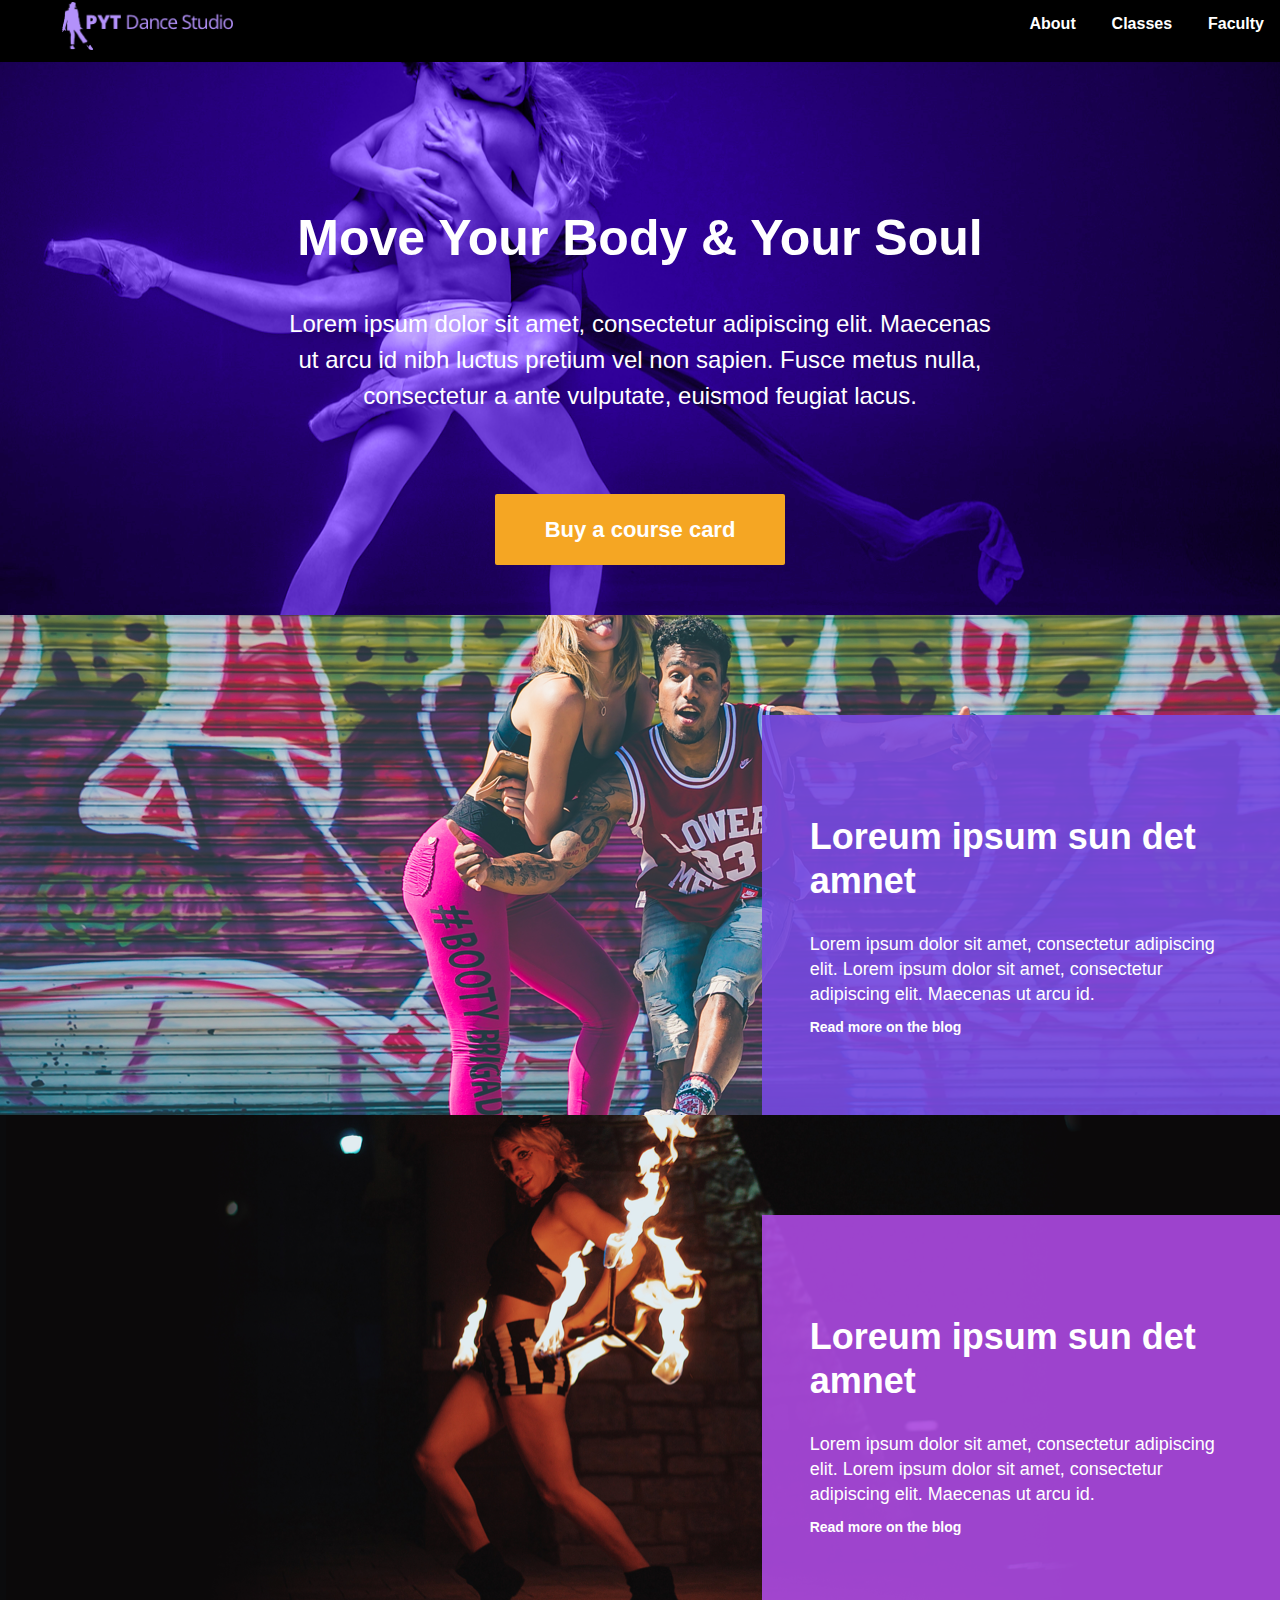
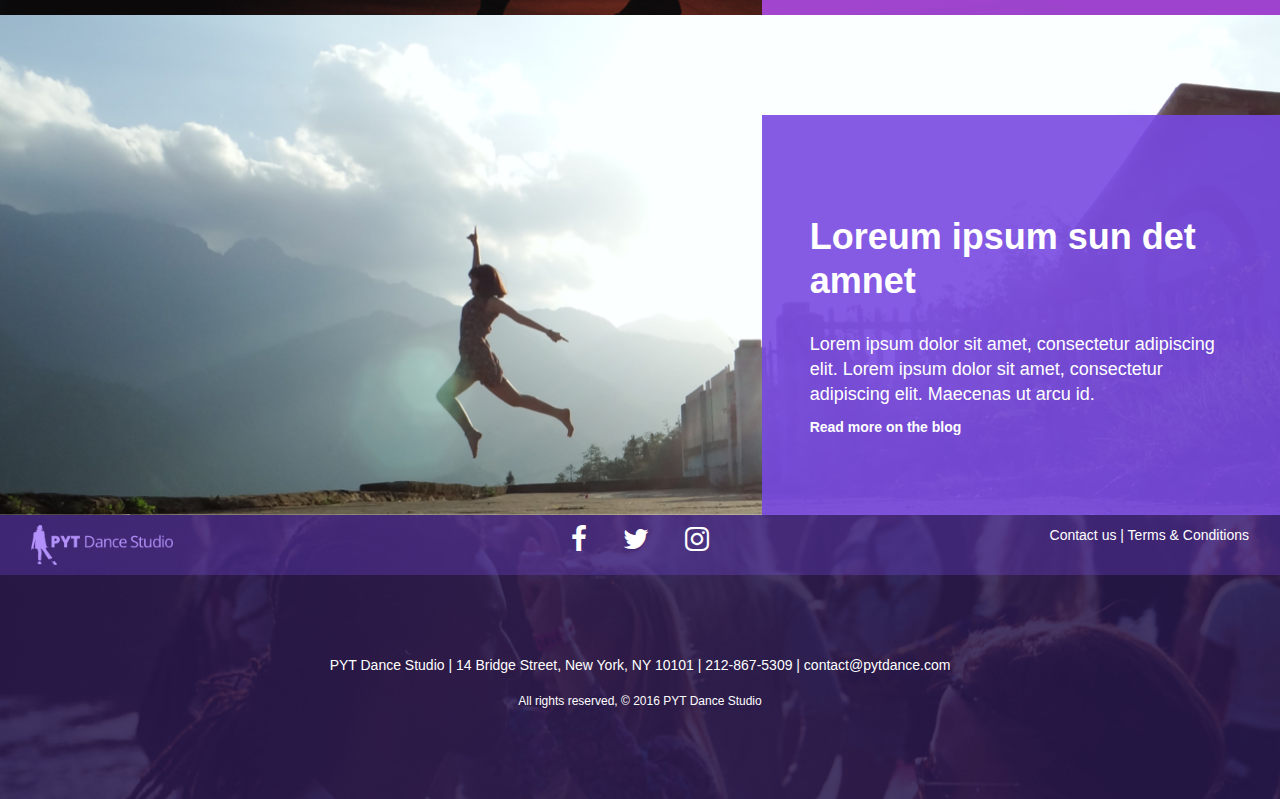
==== index.html @ 081f0d4a "changed home to index.html file" ====
<!DOCTYPE html>
<html>
  <head>
    <link rel="stylesheet" href="https://maxcdn.bootstrapcdn.com/bootstrap/3.3.7/css/bootstrap.min.css" integrity="sha384-BVYiiSIFeK1dGmJRAkycuHAHRg32OmUcww7on3RYdg4Va+PmSTsz/K68vbdEjh4u" crossorigin="anonymous">
    <link href="./resources/style.css" type="text/css" rel="stylesheet">
    <link href="./resources/font-awesome/css/font-awesome.min.css" rel="stylesheet">
    <meta charset="utf-8">
    <title> PYT Dance Studio </title>
  </head>
  <body>
     <header>
       <div class="dance-navtop">
         <div class="dance-logo">
           <img src="./resources/pyt_dance_studio_resources/logo-color.png">
         </div>
         <nav>
           <ul class="navigation">
             <li><a href="#">About</a></li>
             <li><a href="#">Classes</a></li>
             <li><a href="#">Faculty</a></li>
           </ul>
         </nav>
       </div>
     </header>
     <section>
       <div class="container-fluid">
         <div class="row">
           <div class="dancers">
             <div>
               <h1> Move your body & your soul</h1>
             </div>
             <div>
               <p>Lorem ipsum dolor sit amet, consectetur adipiscing elit. Maecenas ut arcu id nibh luctus pretium vel non sapien. Fusce metus nulla, consectetur a ante vulputate, euismod feugiat lacus. </p>
             </div>
             <div class="card-button">
               <div class="btn btn-primary">
                 <a href="#"> Buy a course card </a>
               </div>
             </div>
           </div>
         </div>
       </div>
     </section>
     <section>
       <div class="graffiti">
         <div class="container-fluid">
           <div class="row">
             <div class="col-md-5 col-md-offset-7">
               <div class="purple box">
                 <h2> Loreum ipsum sun det amnet </h2>
                 <p>Lorem ipsum dolor sit amet, consectetur adipiscing elit. Lorem ipsum dolor sit amet, consectetur adipiscing elit. Maecenas ut arcu id.</p>
                 <a href="#">Read more on the blog</a>
               </div>
             </div>
           </div>
         </div>
       </div>
     </section>
     <section>
       <div class="fire">
         <div class="container-fluid">
           <div class="row">
             <div class="col-md-5 col-md-offset-7">
               <div class="pink box">
                 <h2> Loreum ipsum sun det amnet </h2>
                 <p>Lorem ipsum dolor sit amet, consectetur adipiscing elit. Lorem ipsum dolor sit amet, consectetur adipiscing elit. Maecenas ut arcu id.</p>
                 <a href="#">Read more on the blog</a>
               </div>
             </div>
           </div>
         </div>
       </div>
     </section>
     <section>
       <div class="jump">
         <div class="container-fluid">
           <div class="row">
             <div class="col-md-5 col-md-offset-7">
               <div class="purple box">
                 <h2> Loreum ipsum sun det amnet </h2>
                 <p>Lorem ipsum dolor sit amet, consectetur adipiscing elit. Lorem ipsum dolor sit amet, consectetur adipiscing elit. Maecenas ut arcu id.</p>
                 <a href="#">Read more on the blog</a>
               </div>
             </div>
           </div>
         </div>
       </div>
     </section>
        <div class="contact-us">
          <div class="opac-div">
            <div class="container-fluid">
              <div class-"row">
                <div class="col-md-4">
                  <div class="bottom-logo hidden-sm hidden-xs">
                    <img src="./resources/pyt_dance_studio_resources/logo-color.png">
                  </div>
                </div>
              </div>
              <div class="col-md-4">
                <div class="social-media">
                  <a href="#"><i class="fa fa-facebook fa-2x fa-sm-1x"aria-hidden="true"></i></a>
                  <a href="#"><i class="fa fa-twitter fa-2x" aria-hidden="true"></i></a>
                  <a href="#"><i class="fa fa-instagram fa-2x" aria-hidden="true"></i></a>
                </div>
              </div>
              <div class="col-md-4">
                <div class="contact-terms pull-right hidden-sm hidden-xs">
                  <a href="#">Contact us |</a>
                  <a href="#"> Terms & Conditions </a>
                </div>
              </div>
            </div>
          </div>
          <div class="container-fluid">
            <div class="home-page">
              <address>
                PYT Dance Studio | 14 Bridge Street, New York, NY 10101 | 212-867-5309 | contact@pytdance.com
              </address>
              <div class="copyright">
                <h6> All rights reserved, &copy; 2016 PYT Dance Studio</h6>
              </div>
            </div>
          </div>
        </div>
  </body>
</html>
---- resources/style.css ----
/* Global */

html{
  font-family: 'Open Sans', sans-serif;
  font-family: 'Roboto', sans-serif;
  font-size: 16px;
}

.box{
  min-width: 25rem;
  max-height: 20rem;
  top: 6.25rem;
  padding-bottom: 5rem;
  color: rgb(255,255,255);
  position: absolute;
}

.box h2{
  font-family: 'Open Sans', sans-serif;
  font-size: 2.25rem;
  font-weight: bold;
  line-height: 1.2;
  padding: 5rem 3rem 0;
}

.box p{
  font-family: 'Open Sans', sans-serif;
  font-size: 1.125rem;
  line-height: 1.4;
  padding: 1.25rem 3rem 0;
}

.box a{
  font-family: 'Open Sans', sans-serif;
  font-weight: bold;
  padding: 1.25rem 3rem;
  color: rgb(255,255,255);
  text-decoration: none;
}


@import url('https://fonts.googleapis.com/css?family=Open+Sans:400,700|Roboto:400,700');

/*************************************************************************************************************************/




/* Header Section */

.dance-logo img{
  padding-top: 0.1rem;
  padding-left: 3.875rem;
  height: 3.125rem;
}


.navigation li a{
  font-family: 'Open Sans', sans-serif;
  font-size: 1rem;
  font-weight: bold;
  color: rgb(255,255,255);
}

.dance-navtop{
  display: flex;
  justify-content: space-between;
  align-items: baseline;
  background-color: black;
  height: 3.875rem;
}

.navigation li{
  display: inline;
  padding: 1rem;
}


/******************************************************************************************************************/


/* Main Dancers Seciton */

.dancers{
  background-image: url('./pyt_dance_studio_resources/dancers-photo.png');
  background-position: center;
  background-size: cover;
  background-repeat: no-repeat;
  text-align: center;
  color: rgb(255,255,255);
}


.dancers h1{
  font-family: 'Roboto', sans-serif;
  font-size: 3.125rem;
  font-weight:  bold;
  line-height: 1;
  padding-top: 9.4375rem;
  padding-bottom: 2.6875rem;
  text-transform: capitalize;
  text-align: center;
  max-width: 45rem;
  margin: 0 auto;
}

.dancers p{
  padding-bottom: 5rem;
  font-size: 1.5rem;
  line-height: 1.5;
  text-align: center;
  max-width: 45rem;
  margin: 0 auto;
}

.dancers .card-button{
  padding-bottom: 3.125rem;
}


.dancers .btn{
  border-radius: 2px;
  border: none;
  background-color: rgb(245,166,35);
  font-family: 'Open Sans', sans-serif;
  font-size: 1.375rem;
  font-weight: bold;
  padding: 1.25rem 3.125rem;
}

.dancers .btn a{
  color: rgb(255,255,255);
  text-decoration: none;
}

/**********************************************************************************************************/

/* Main Graffiti Section */


.graffiti{
  background-image: url('./pyt_dance_studio_resources/graffiti-photo.png');
  background-position: center;
  background-repeat: no-repeat;
  background-size: cover;
  height: 31.25rem;
}


.purple{
  background-color: rgba(120, 73, 225, 0.9);
  max-height: 25rem;
}

.col-md-4, .col-md-offset-8{
  padding: 0;
}


/**********************************************************************************************************/


/* Main Fire Section */


.fire{
  background-image: url('./pyt_dance_studio_resources/fire-photo.png');
  background-position: center;
  background-size: cover;
  background-repeat: no-repeat;
  height: 31.25rem;
}

.pink{
  background-color: rgba(173, 74, 226, 0.9);
  max-height: 25rem;
}






/*********************************************************************************************************/


/* Main Jump Section */

.jump{
  background-image: url('./pyt_dance_studio_resources/jump-photo.png');
  background-position: center;
  background-size: cover;
  background-repeat: no-repeat;
  height: 31.25rem;
}



/***********************************************************************************************************/

/* Footer/Contact Section */

.contact-us{
background-image: url('./pyt_dance_studio_resources/party-photo.png');
background-position: center;
background-size: cover;
background-repeat: no-repeat;
padding-bottom: 5rem;
}

.opac-div{
  background-color: rgba(120, 73, 225, 0.3);
  padding: 0 1rem;
}

.social-media{
  text-align: center;
}

.social-media i{
  padding: 0 1rem;
  color: rgb(255,255,255);
}

.studio-info{
  height: 15rem;
}

.home-page{
  color: rgb(255,255,255);
  padding-top: 5rem;
  text-align: center;
  font-size: .876rem;
}

.copyright{
  color: rgb(255,255,255);
  text-align: center;
  font-size: .876rem;
}

.bottom-logo img{
  height: 2.5rem;
}

.bottom-logo, .social-media, .contact-terms{
  padding-top: 0.625rem;
  padding-bottom: 0.625rem;
  vertical-align: middle;
}

.contact-terms a{
  color: rgb(255,255,255);
  text-decoration: none;
}


/**********************************************************************************************************************/

/* Media Queries */

@media only screen and (max-width: 991px) {

  .box h2{
    font-size: 1.875rem;
    line-height: 1.4;
    padding: 1.875rem 0 0 1.875rem;
  }

  .box p{
    font-size: 1rem;
    line-height: 1.5;
    padding: 0.625rem 3.4375rem 0 1.875rem;
  }

  .box a{
    padding: 0.625rem 0 1.875rem 1.875rem;
  }

  .box{
    top: 17.5rem;
    padding-bottom: 1.875rem;
  }

  .social-media i{
    font-size: 1rem;
  }

  .home-page{
    padding-top: 1.875rem;
    padding-bottom: 1.875rem;
    text-align: center;
    font-size: 0.625rem;
    letter-spacing: 0.5px
  }

  .contact-us{
  padding-bottom: 0;
  }

  .dancers h1{
    max-width: 31.25rem;
  }

  .dancers p{
    max-width: 31.25rem;
  }


    @media only screen and (max-width: 613px) {

      .dance-logo img{
        padding-top: 0.3rem;
        padding-left: 0.625rem;
        max-height: 2rem;
      }


      .navigation li a{
        font-size: 0.75rem;
      }

      .dance-navtop{
        max-height: 2.5rem;
      }

      .navigation li{
        padding: .5rem;
      }
    }
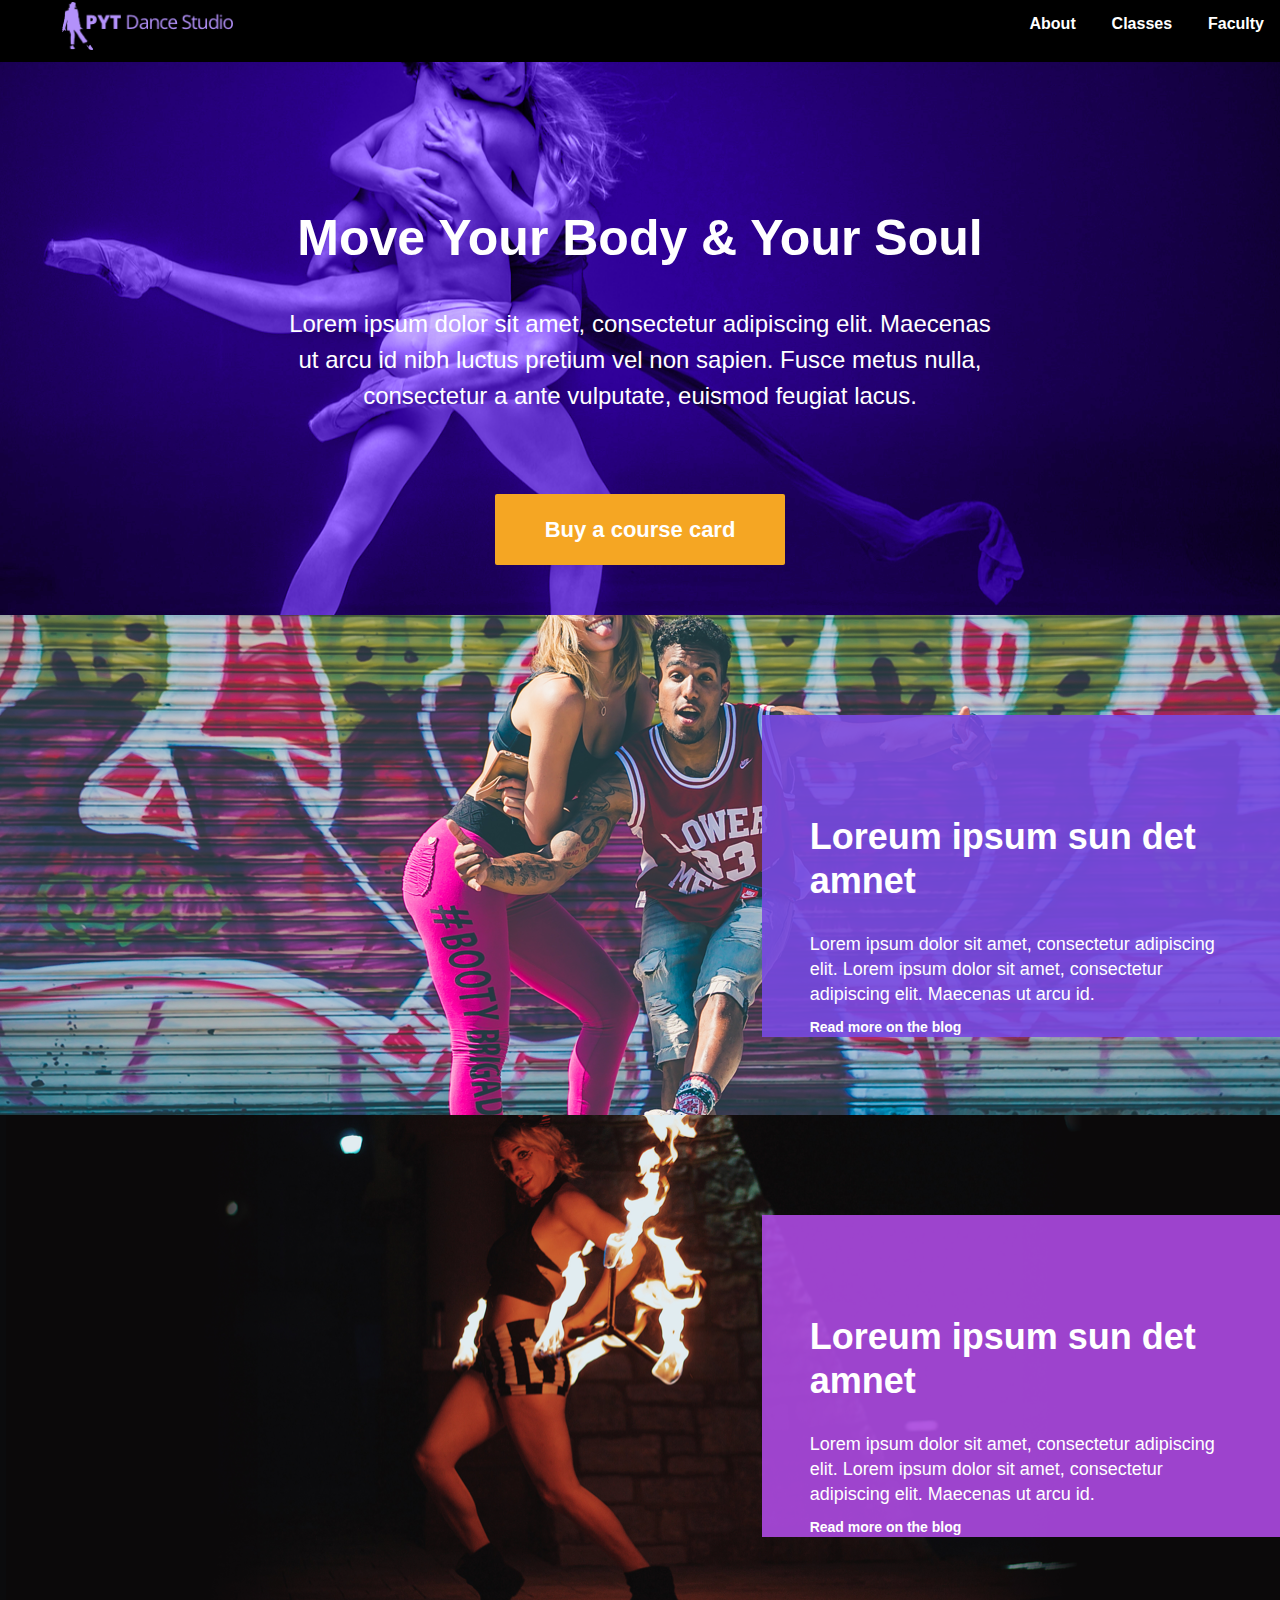
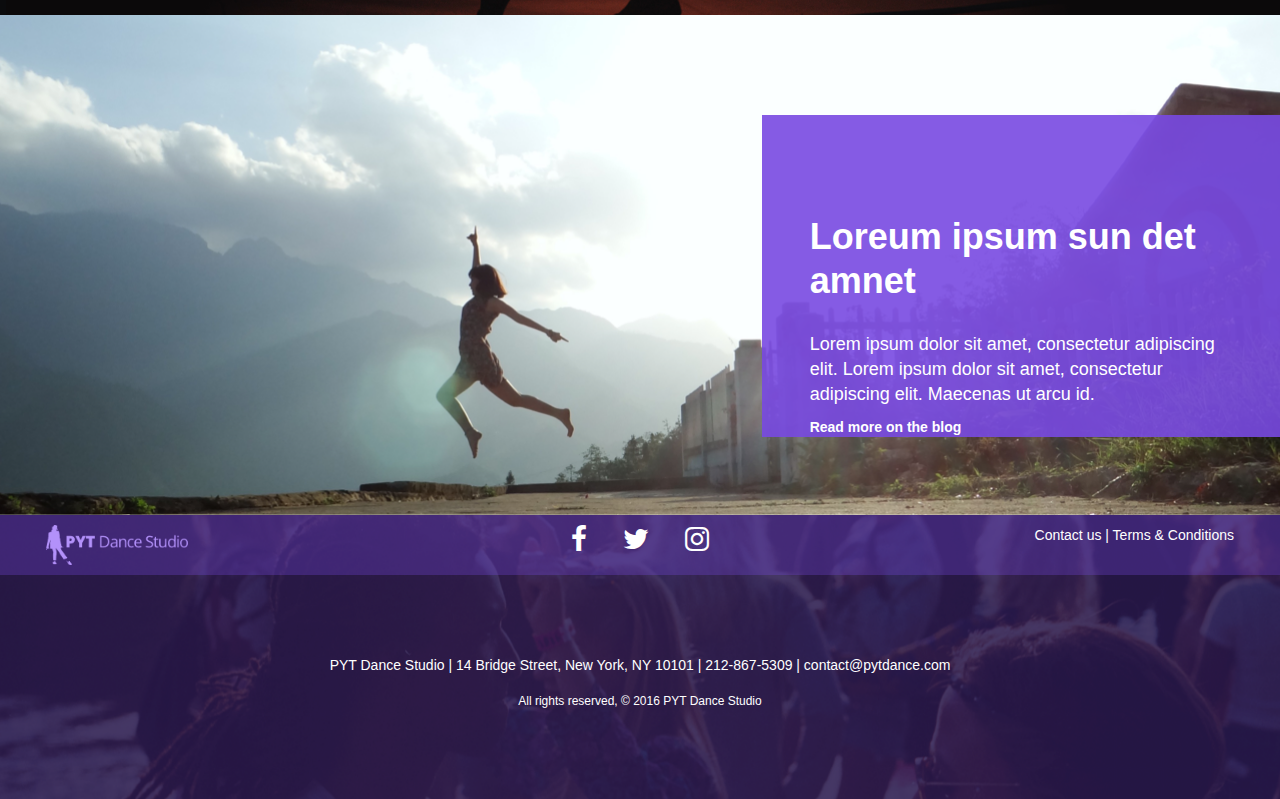
==== commit ba8bca40: "fix content boxes to fill 100% of screen" ====
--- a/index.html
+++ b/index.html
@@ -75,7 +75,7 @@
        <div class="jump">
          <div class="container-fluid">
            <div class="row">
-             <div class="col-md-5 col-md-offset-7">
+             <div class="col-sm-12 col-md-5 col-md-offset-7">
                <div class="purple box">
                  <h2> Loreum ipsum sun det amnet </h2>
                  <p>Lorem ipsum dolor sit amet, consectetur adipiscing elit. Lorem ipsum dolor sit amet, consectetur adipiscing elit. Maecenas ut arcu id.</p>
--- a/resources/style.css
+++ b/resources/style.css
@@ -8,14 +8,37 @@
   font-size: 16px;
 }
 
+body, html{
+  margin: 0;
+  padding: 0;
+}
+
 .box{
-  min-width: 25rem;
-  max-height: 20rem;
+  /*max-height: 80%;
+  min-width: 35%;*/
   top: 6.25rem;
-  padding-bottom: 5rem;
   color: rgb(255,255,255);
   position: absolute;
 }
+
+.container{
+  padding: 0;
+}
+
+/*.row{
+  margin: 0;
+  padding: 0;
+}
+
+.col-md-5{
+  margin: 0;
+  padding: 0;
+}
+
+.col-md-offset-7{
+  margin: 0;
+  padding: 0;
+}*/
 
 .box h2{
   font-family: 'Open Sans', sans-serif;
@@ -38,6 +61,7 @@
   padding: 1.25rem 3rem;
   color: rgb(255,255,255);
   text-decoration: none;
+  padding-bottom: 5rem;
 }
 
 
@@ -151,12 +175,9 @@
 
 .purple{
   background-color: rgba(120, 73, 225, 0.9);
-  max-height: 25rem;
-}
-
-.col-md-4, .col-md-offset-8{
-  padding: 0;
-}
+  width: 100%;
+}
+
 
 
 /**********************************************************************************************************/
@@ -282,6 +303,7 @@
   .box{
     top: 17.5rem;
     padding-bottom: 1.875rem;
+    width: 100%;
   }
 
   .social-media i{
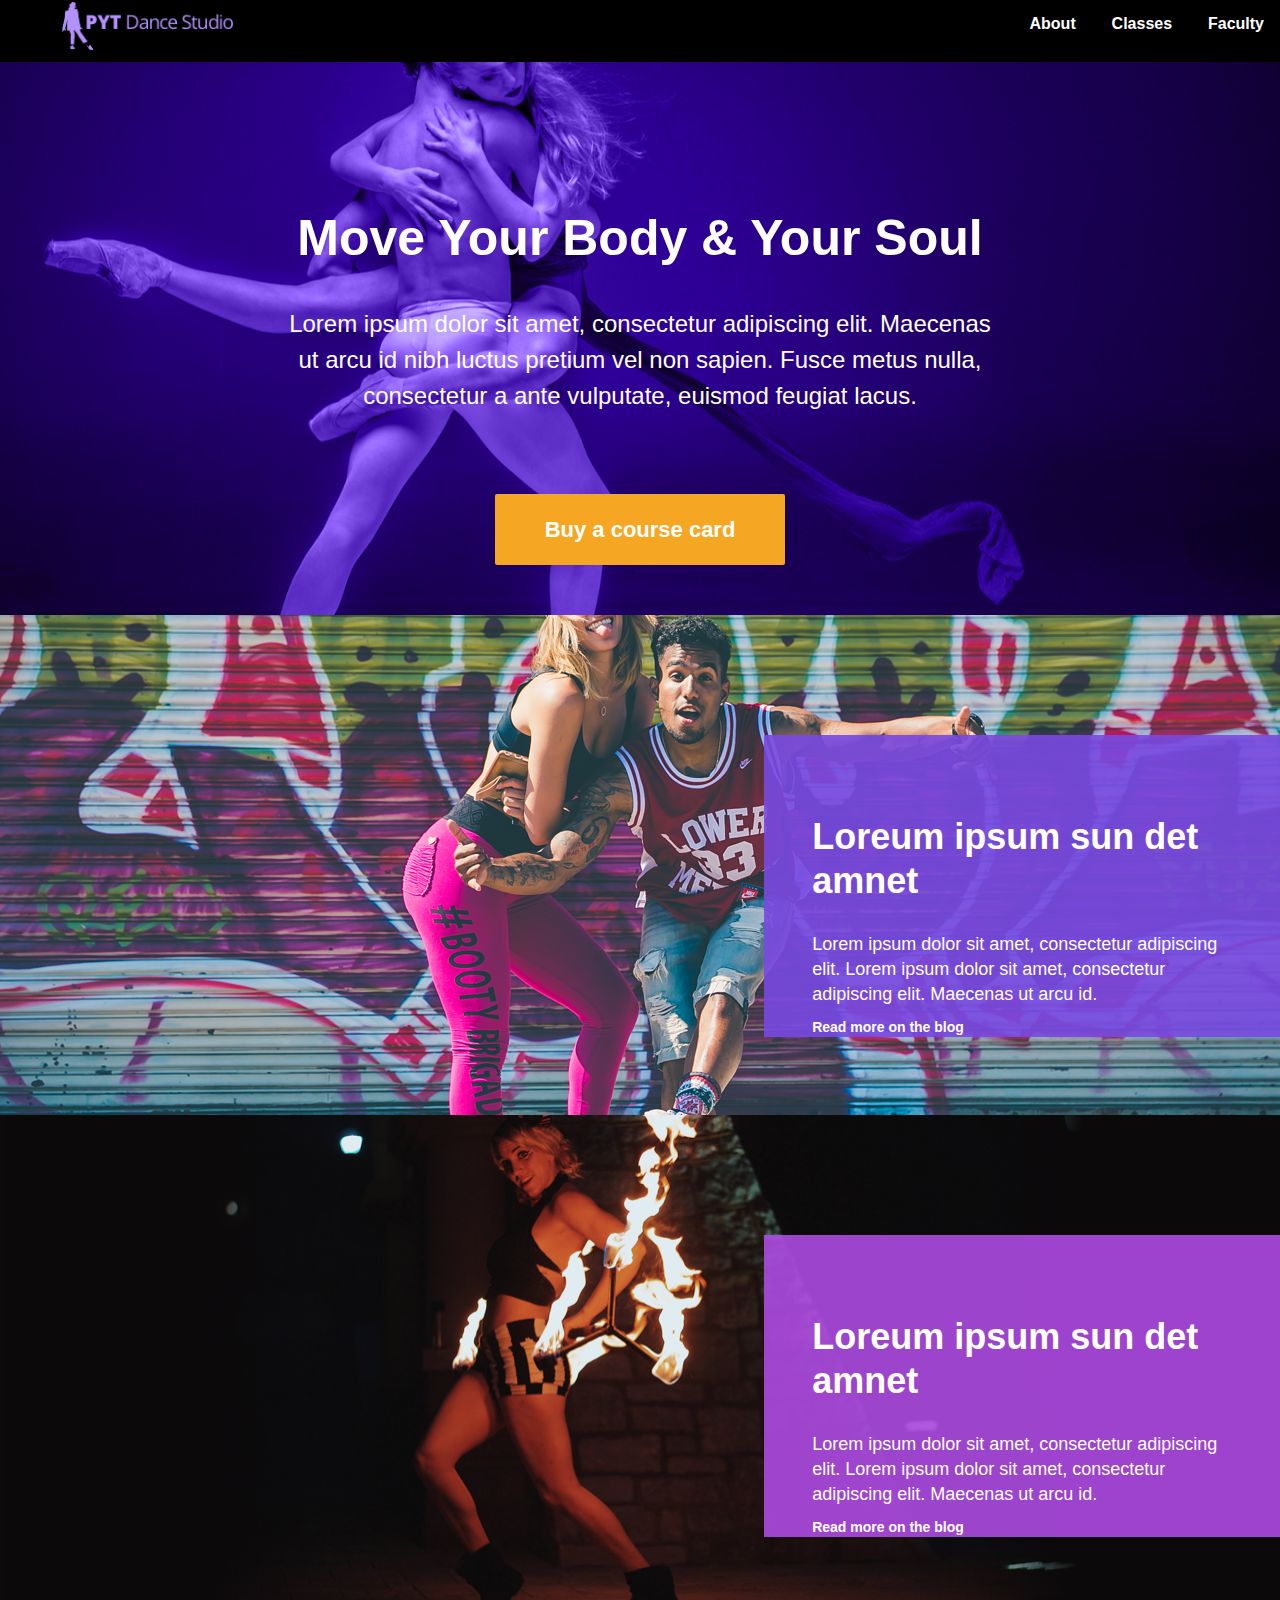
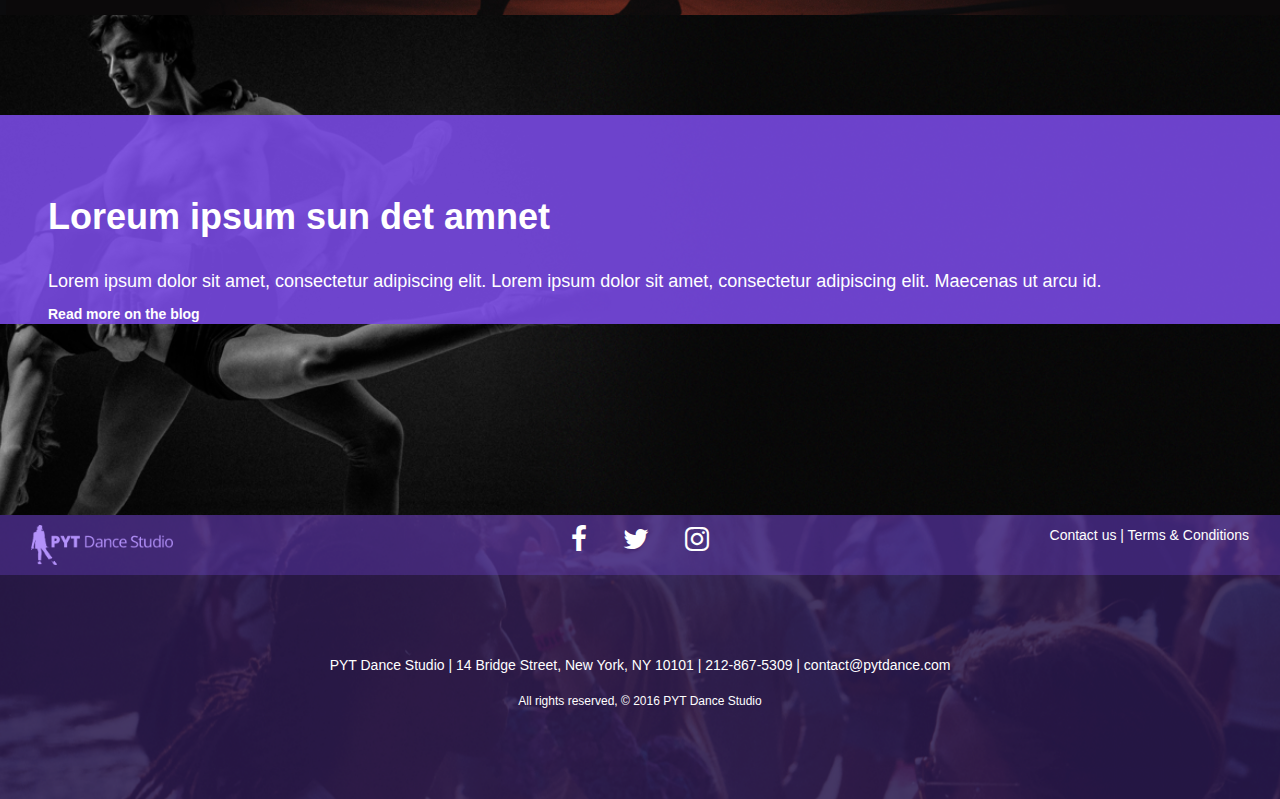
==== commit 46ba256b: "initial commit on faculty page" ====
--- a/index.html
+++ b/index.html
@@ -24,7 +24,6 @@
      </header>
      <section>
        <div class="container-fluid">
-         <div class="row">
            <div class="dancers">
              <div>
                <h1> Move your body & your soul</h1>
@@ -39,7 +38,6 @@
              </div>
            </div>
          </div>
-       </div>
      </section>
      <section>
        <div class="graffiti">
@@ -71,11 +69,11 @@
          </div>
        </div>
      </section>
-     <section>
+     <!--<section>
        <div class="jump">
          <div class="container-fluid">
            <div class="row">
-             <div class="col-sm-12 col-md-5 col-md-offset-7">
+             <div class="col-md-5 col-md-offset-7">
                <div class="purple box">
                  <h2> Loreum ipsum sun det amnet </h2>
                  <p>Lorem ipsum dolor sit amet, consectetur adipiscing elit. Lorem ipsum dolor sit amet, consectetur adipiscing elit. Maecenas ut arcu id.</p>
@@ -85,7 +83,17 @@
            </div>
          </div>
        </div>
-     </section>
+     </section>--->
+     <div class="jump">
+       <div class="contain">
+             <div class="purple box">
+               <h2> Loreum ipsum sun det amnet </h2>
+               <p>Lorem ipsum dolor sit amet, consectetur adipiscing elit. Lorem ipsum dolor sit amet, consectetur adipiscing elit. Maecenas ut arcu id.</p>
+               <a href="#">Read more on the blog</a>
+             </div>
+           </div>
+         </div>
+
         <div class="contact-us">
           <div class="opac-div">
             <div class="container-fluid">
--- a/resources/style.css
+++ b/resources/style.css
@@ -8,37 +8,25 @@
   font-size: 16px;
 }
 
-body, html{
+html, body{
   margin: 0;
   padding: 0;
 }
 
 .box{
-  /*max-height: 80%;
-  min-width: 35%;*/
+  max-height: 80%;
+  min-width: 35%;
   top: 6.25rem;
   color: rgb(255,255,255);
-  position: absolute;
-}
-
-.container{
-  padding: 0;
-}
-
-/*.row{
-  margin: 0;
-  padding: 0;
-}
-
-.col-md-5{
-  margin: 0;
-  padding: 0;
-}
-
-.col-md-offset-7{
-  margin: 0;
-  padding: 0;
-}*/
+  position: relative;
+}
+
+.container-fluid{
+  padding-left: 0;
+  padding-right: 0;
+}
+
+
 
 .box h2{
   font-family: 'Open Sans', sans-serif;
@@ -175,7 +163,6 @@
 
 .purple{
   background-color: rgba(120, 73, 225, 0.9);
-  width: 100%;
 }
 
 
@@ -196,7 +183,7 @@
 
 .pink{
   background-color: rgba(173, 74, 226, 0.9);
-  max-height: 25rem;
+  /*max-height: 25rem;*/
 }
 
 
@@ -301,7 +288,7 @@
   }
 
   .box{
-    top: 17.5rem;
+    top: 17rem;
     padding-bottom: 1.875rem;
     width: 100%;
   }
@@ -329,9 +316,9 @@
   .dancers p{
     max-width: 31.25rem;
   }
-
-
-    @media only screen and (max-width: 613px) {
+}
+
+  @media only screen and (max-width: 613px) {
 
       .dance-logo img{
         padding-top: 0.3rem;
@@ -352,3 +339,29 @@
         padding: .5rem;
       }
     }
+
+
+
+/**************************************************************************************************/
+
+
+.contain{
+  background-image: url('./pyt_dance_studio_resources/faculty-photo.png');
+  background-position: center;
+  background-size: cover;
+  background-repeat: no-repeat;
+  height: 40.25rem;
+  margin-top: -20px;
+}
+
+
+.faculty-photo h1{
+  text-align: right;
+  width: 20rem;
+}
+
+.faculty-photo p{
+  text-align: right;
+  width: 20rem;
+
+}
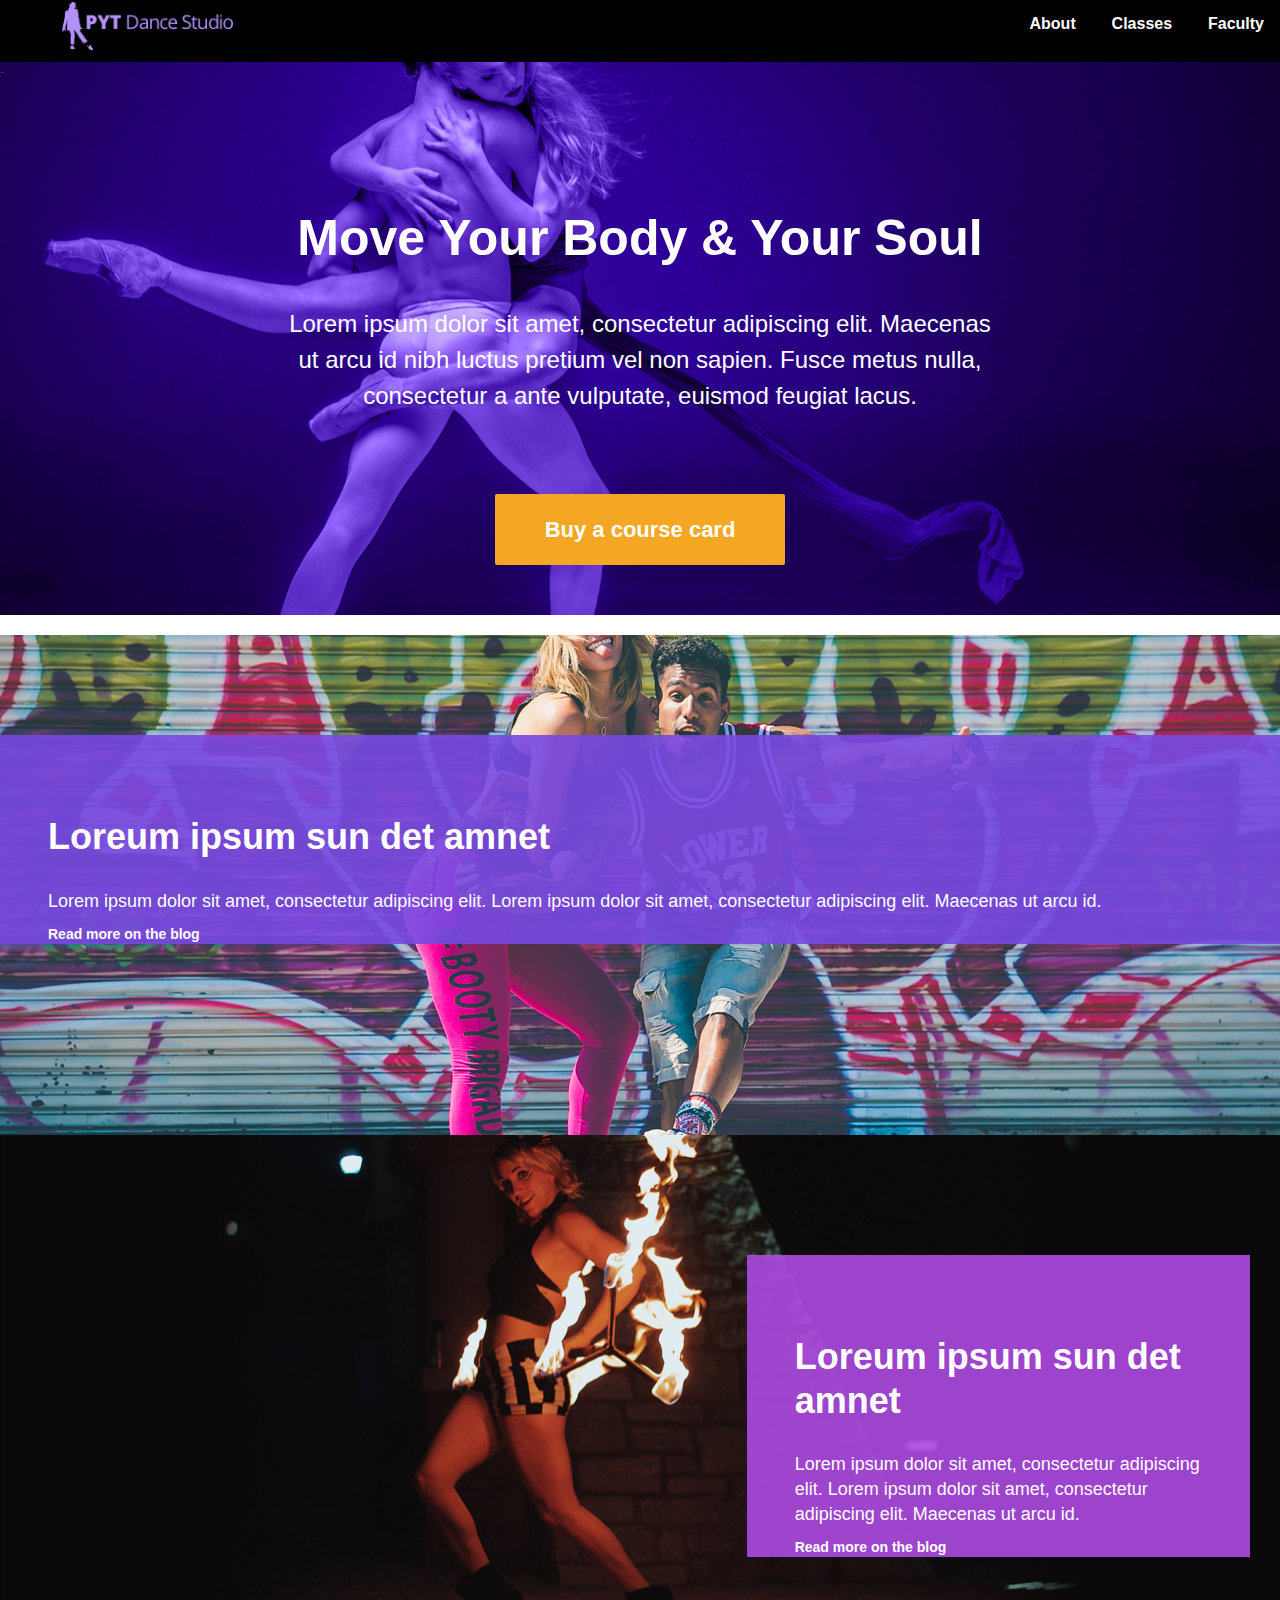
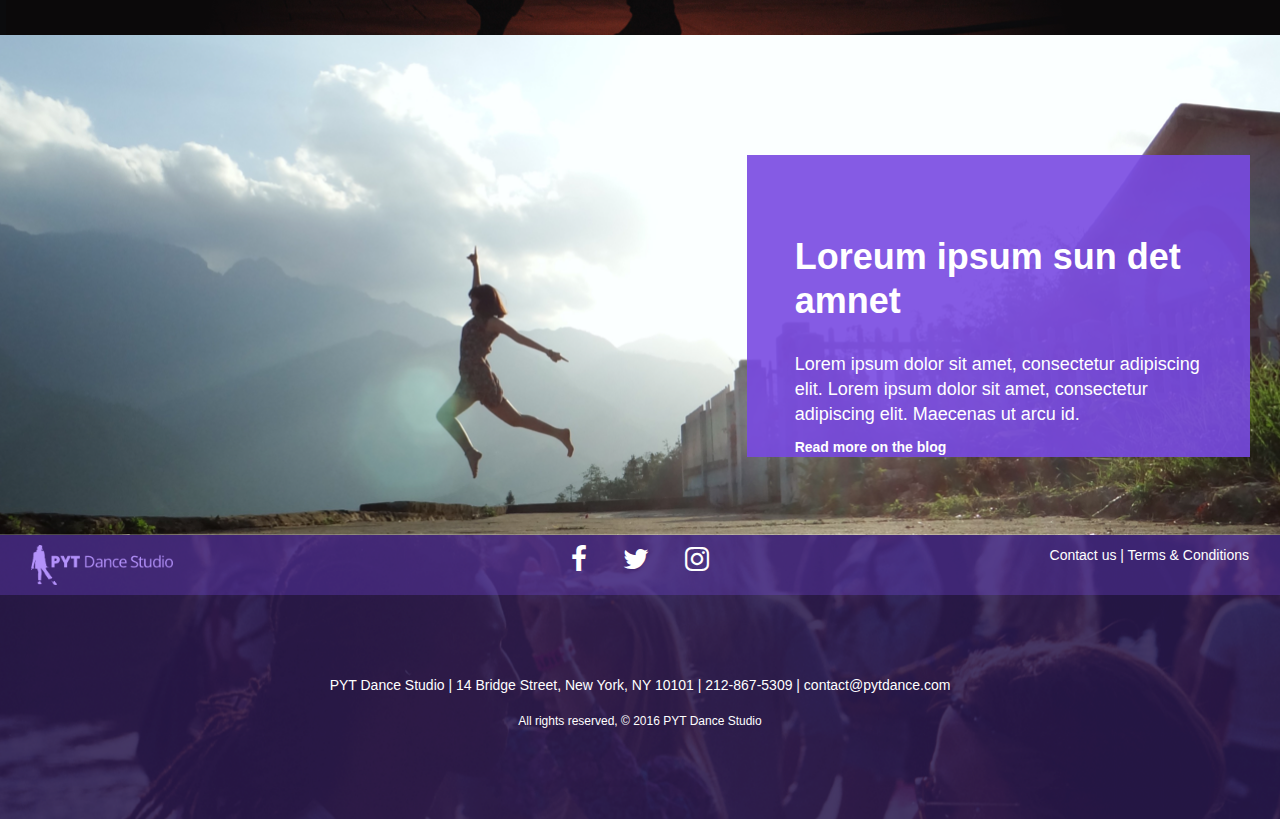
==== commit 49b49aa9: "take out container, row, and columns on index.html, add the rest of the faculty members to faculty.h" ====
--- a/index.html
+++ b/index.html
@@ -23,7 +23,7 @@
        </div>
      </header>
      <section>
-       <div class="container-fluid">
+       <div class="container-fluid">-
            <div class="dancers">
              <div>
                <h1> Move your body & your soul</h1>
@@ -41,9 +41,9 @@
      </section>
      <section>
        <div class="graffiti">
-         <div class="container-fluid">
+         <!--<div class="container-fluid">
            <div class="row">
-             <div class="col-md-5 col-md-offset-7">
+             <div class="col-md-5 col-md-offset-7">-->
                <div class="purple box">
                  <h2> Loreum ipsum sun det amnet </h2>
                  <p>Lorem ipsum dolor sit amet, consectetur adipiscing elit. Lorem ipsum dolor sit amet, consectetur adipiscing elit. Maecenas ut arcu id.</p>
@@ -69,7 +69,7 @@
          </div>
        </div>
      </section>
-     <!--<section>
+     <section>
        <div class="jump">
          <div class="container-fluid">
            <div class="row">
@@ -83,17 +83,7 @@
            </div>
          </div>
        </div>
-     </section>--->
-     <div class="jump">
-       <div class="contain">
-             <div class="purple box">
-               <h2> Loreum ipsum sun det amnet </h2>
-               <p>Lorem ipsum dolor sit amet, consectetur adipiscing elit. Lorem ipsum dolor sit amet, consectetur adipiscing elit. Maecenas ut arcu id.</p>
-               <a href="#">Read more on the blog</a>
-             </div>
-           </div>
-         </div>
-
+     </section>
         <div class="contact-us">
           <div class="opac-div">
             <div class="container-fluid">
--- a/resources/style.css
+++ b/resources/style.css
@@ -25,8 +25,6 @@
   padding-left: 0;
   padding-right: 0;
 }
-
-
 
 .box h2{
   font-family: 'Open Sans', sans-serif;
@@ -102,6 +100,7 @@
   background-repeat: no-repeat;
   text-align: center;
   color: rgb(255,255,255);
+  margin-top: -20px;
 }
 
 
@@ -165,6 +164,10 @@
   background-color: rgba(120, 73, 225, 0.9);
 }
 
+.graffiti .row{
+  margin-right: 15px;
+}
+
 
 
 /**********************************************************************************************************/
@@ -186,6 +189,9 @@
   /*max-height: 25rem;*/
 }
 
+.fire .row{
+  margin-right: 15px;
+}
 
 
 
@@ -204,6 +210,10 @@
   height: 31.25rem;
 }
 
+.jump .row{
+  margin-right: 15px;
+}
+
 
 
 /***********************************************************************************************************/
@@ -345,23 +355,58 @@
 /**************************************************************************************************/
 
 
-.contain{
+.faculty-photo{
   background-image: url('./pyt_dance_studio_resources/faculty-photo.png');
   background-position: center;
   background-size: cover;
   background-repeat: no-repeat;
   height: 40.25rem;
+  border-bottom: 8px solid #8954ff;
   margin-top: -20px;
 }
 
 
 .faculty-photo h1{
-  text-align: right;
-  width: 20rem;
+  text-align: center;
+  color: #8954ff;
+  font-size: 3rem;
+  font-weight: bold;
+  padding-top: 10rem;
+  padding-bottom: 1.5rem;
+  padding-left: auto;
+  padding-right: auto;
 }
 
 .faculty-photo p{
-  text-align: right;
-  width: 20rem;
-
-}
+  text-align: center;
+  color: #999;
+  font-size: 1rem;
+  padding: 1rem auto;
+}
+
+.faculty-photo .row{
+  margin-right: auto;
+}
+
+.faculty-pic{
+  padding-top: 5.625rem;
+}
+
+.individual-members h3{
+  text-align: center;
+  color: #8954ff;
+  font-weight: bold;
+}
+
+.individual-members h4{
+  text-align: center;
+  font-weight: bold;
+}
+
+.individual-members p{
+  text-align: center;
+}
+
+.individual-members .container{
+  padding: 0 7.5rem;
+}
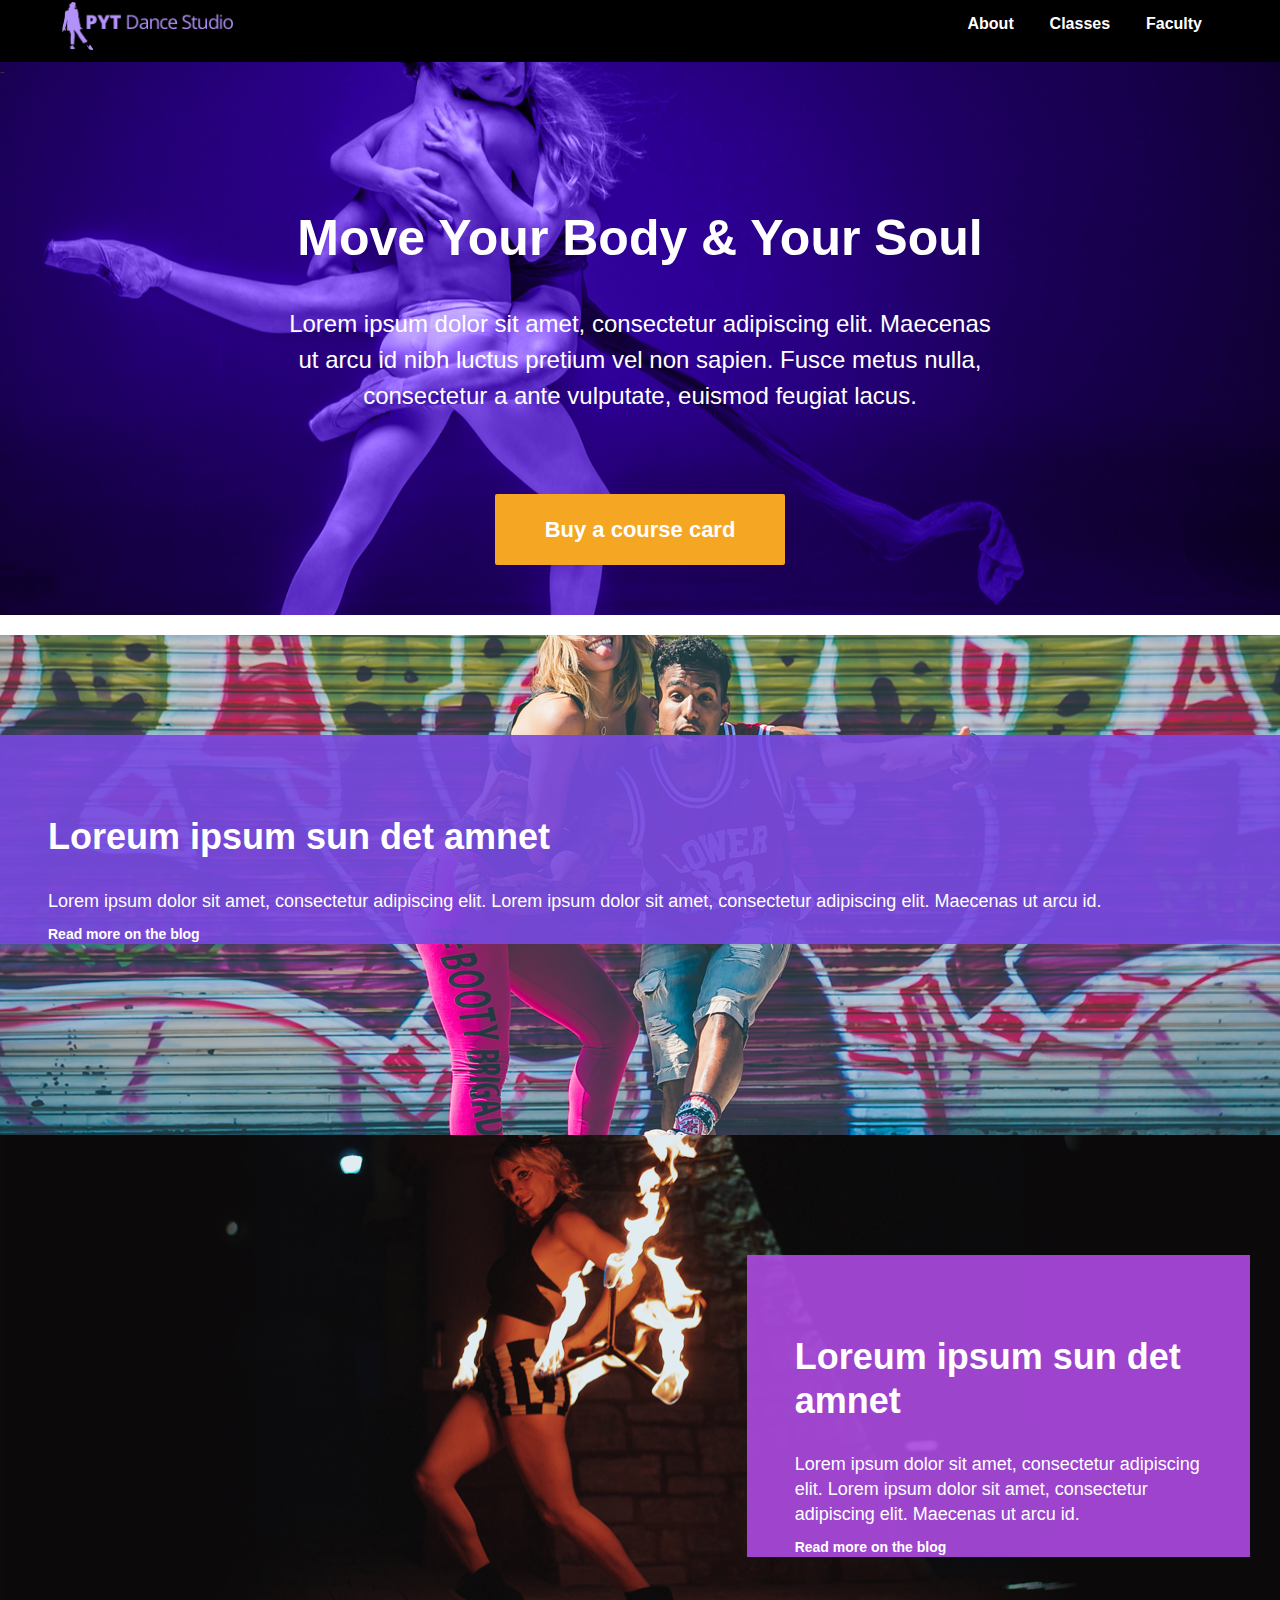
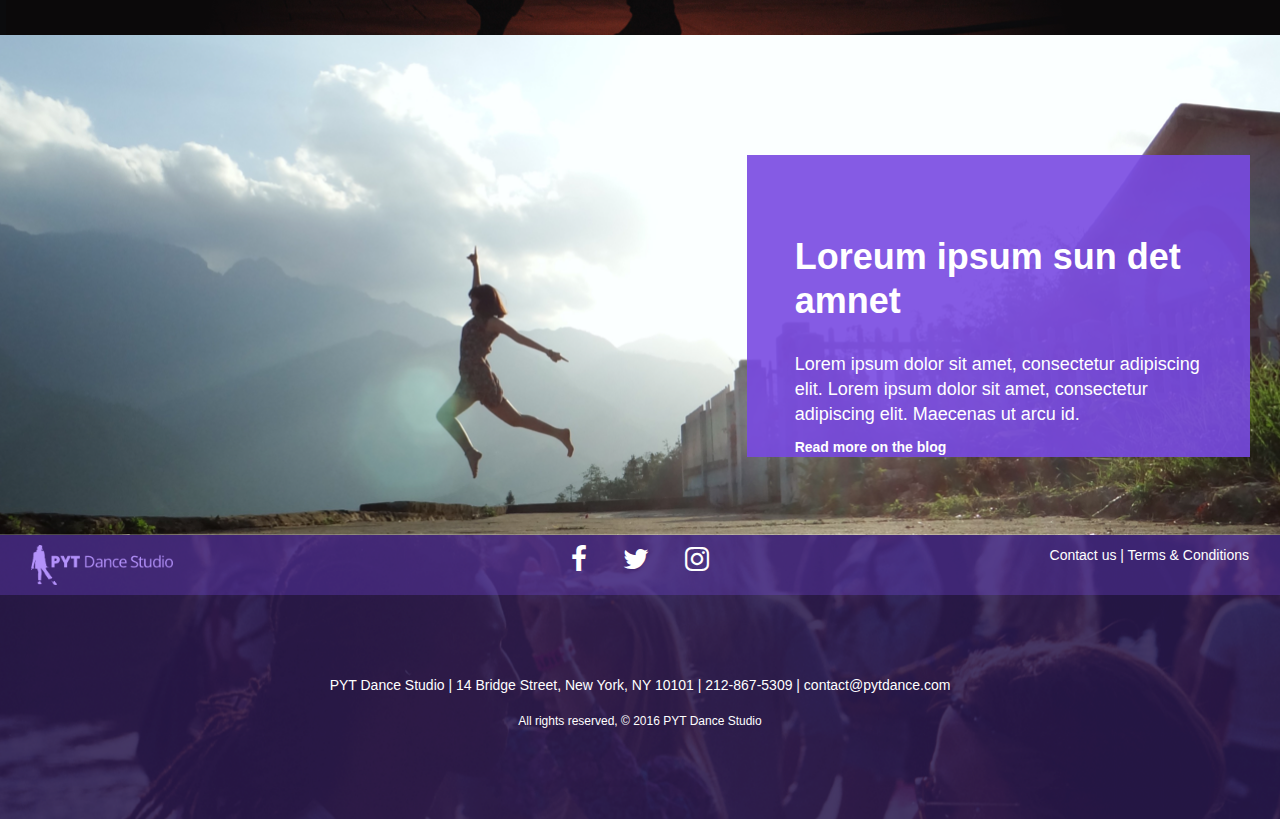
==== commit 5307fffc: "finished with faculty page, starting classes page" ====
--- a/index.html
+++ b/index.html
@@ -11,13 +11,15 @@
      <header>
        <div class="dance-navtop">
          <div class="dance-logo">
-           <img src="./resources/pyt_dance_studio_resources/logo-color.png">
+           <a href="index.html">
+             <img src="./resources/pyt_dance_studio_resources/logo-color.png">
+           </a>
          </div>
          <nav>
            <ul class="navigation">
-             <li><a href="#">About</a></li>
-             <li><a href="#">Classes</a></li>
-             <li><a href="#">Faculty</a></li>
+             <li><a href="about.html">About</a></li>
+             <li><a href="classes.html">Classes</a></li>
+             <li><a href="faculty.html">Faculty</a></li>
            </ul>
          </nav>
        </div>
--- a/resources/style.css
+++ b/resources/style.css
@@ -39,6 +39,27 @@
   font-size: 1.125rem;
   line-height: 1.4;
   padding: 1.25rem 3rem 0;
+}
+
+.navigation a:link{
+  color: #fff;
+  text-decoration: none;
+}
+
+.navigation a:visited{
+  color: white;
+  text-decoration: none;
+}
+
+.navigation a:hover{
+  color: #f5a623;
+  text-decoration: none;
+}
+
+
+.navigation a:active{
+  color: #8954ff;
+  text-decoration: none;
 }
 
 .box a{
@@ -80,6 +101,10 @@
   align-items: baseline;
   background-color: black;
   height: 3.875rem;
+}
+
+.navigation{
+  padding-right: 3.875rem;
 }
 
 .navigation li{
@@ -352,17 +377,18 @@
 
 
 
+
 /**************************************************************************************************/
 
+/* Faculty Page */
 
 .faculty-photo{
   background-image: url('./pyt_dance_studio_resources/faculty-photo.png');
   background-position: center;
   background-size: cover;
   background-repeat: no-repeat;
-  height: 40.25rem;
+  height: 31.25rem;
   border-bottom: 8px solid #8954ff;
-  margin-top: -20px;
 }
 
 
@@ -390,6 +416,11 @@
 
 .faculty-pic{
   padding-top: 5.625rem;
+  max-width: 16.875rem;
+  margin-left: auto;
+  margin-right: auto;
+  text-align: center;
+  padding: 0 auto;
 }
 
 .individual-members h3{
@@ -405,8 +436,42 @@
 
 .individual-members p{
   text-align: center;
-}
-
-.individual-members .container{
-  padding: 0 7.5rem;
-}
+  line-height: 1.5;
+}
+
+.individual-members{
+  display: flex;
+  flex-wrap: wrap;
+  padding: 0 7.5rem 6.25rem 7.5rem;
+  justify-content: center;
+}
+
+.large-padding{
+  padding-bottom: 7rem;
+}
+
+
+@media only screen and (max-width: 767px) {
+
+  .individual-members h3{
+    font-size: 1.5rem;
+}
+
+  .individual-members h4{
+    font-size: 1rem;
+  }
+
+  .individual-members p{
+    font-size: 0.875rem;
+    line-height: 1.7;
+  }
+
+  .individual-members{
+    padding-bottom: 0.6875rem;
+  }
+}
+
+
+/*****************************************************************************************************************/
+
+/* Classes Page*/
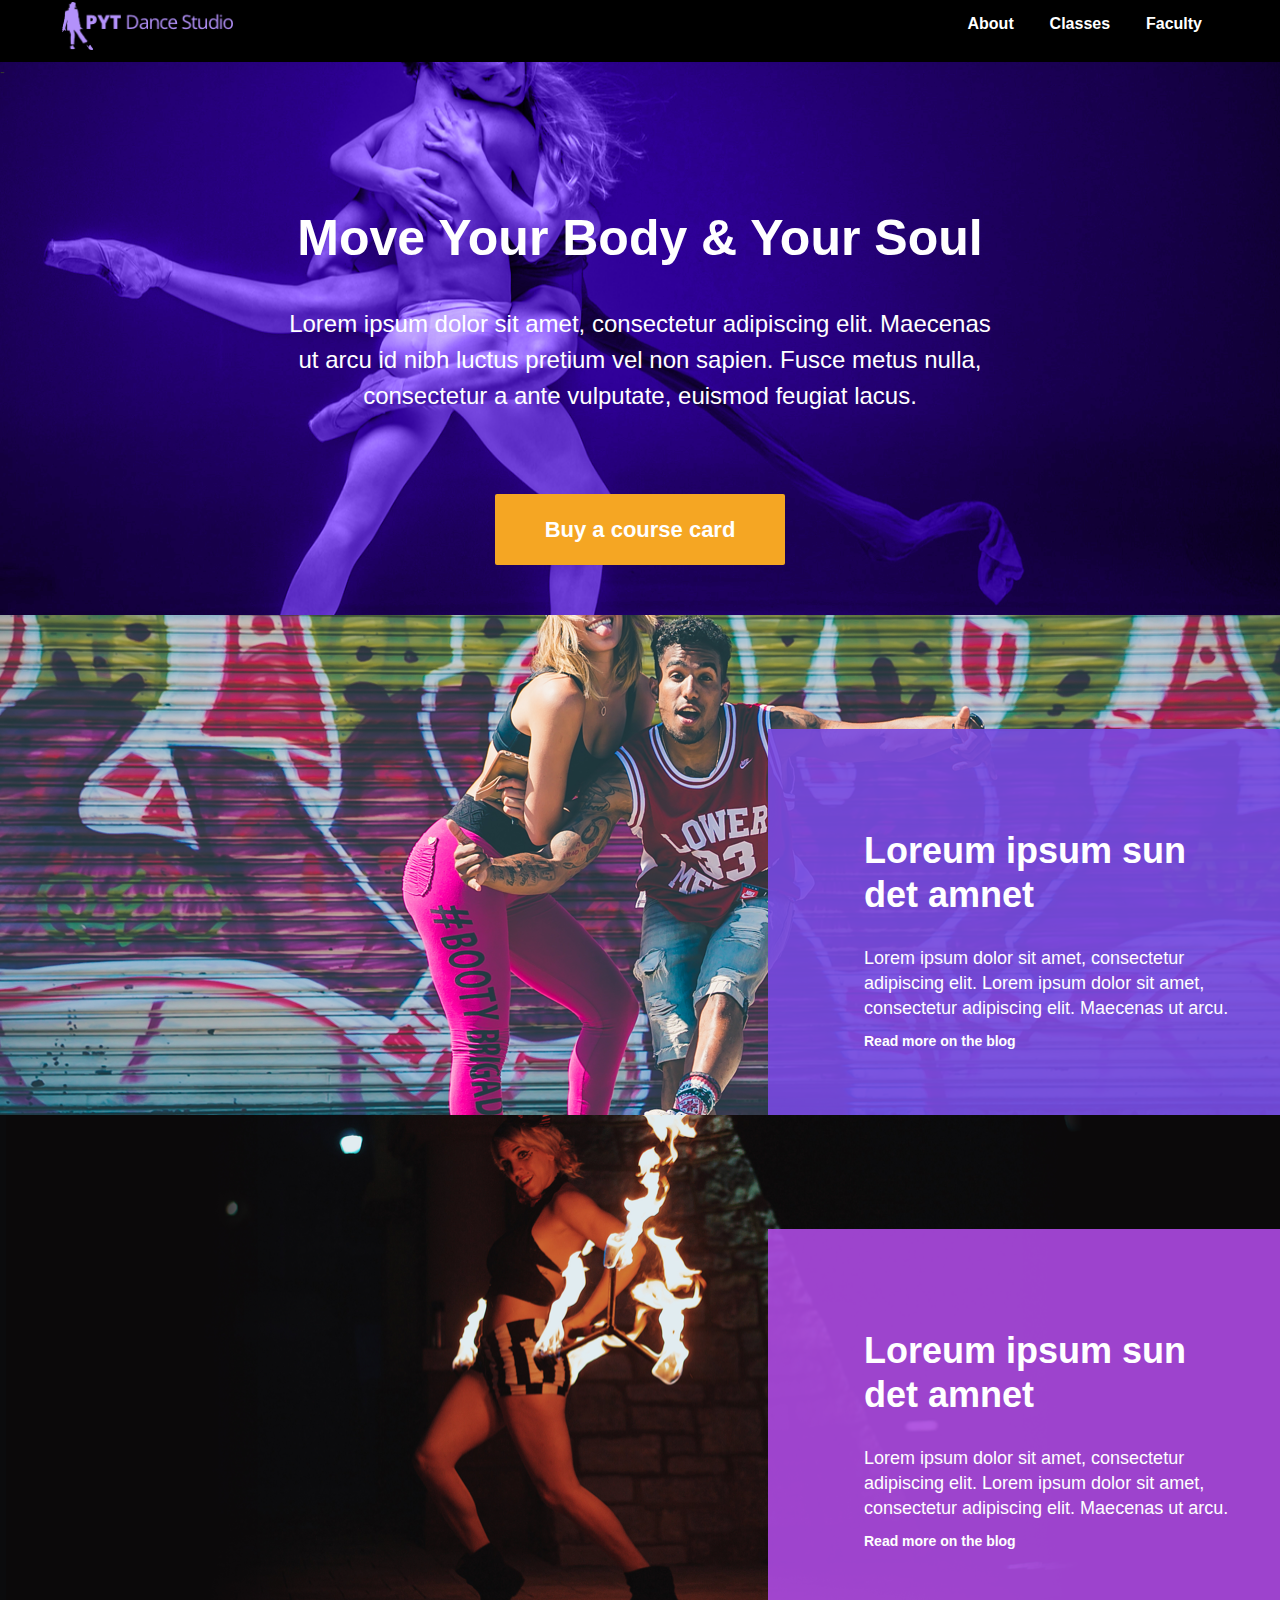
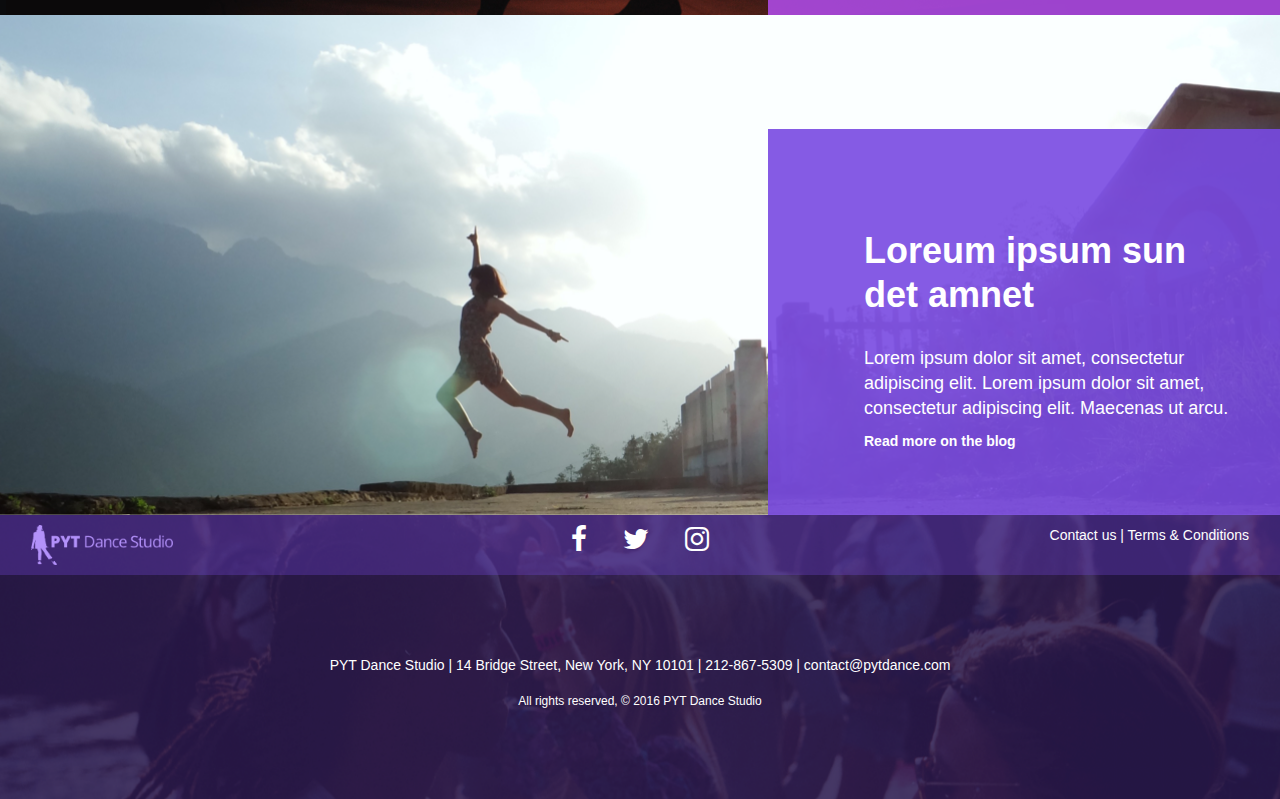
==== commit 64bf755f: "fixed boxes on index and about pages, need to add responsive details to about page, need to fix main" ====
--- a/index.html
+++ b/index.html
@@ -42,13 +42,10 @@
          </div>
      </section>
      <section>
-       <div class="graffiti">
-         <!--<div class="container-fluid">
-           <div class="row">
-             <div class="col-md-5 col-md-offset-7">-->
+       <div class="graffiti flex">
                <div class="purple box">
                  <h2> Loreum ipsum sun det amnet </h2>
-                 <p>Lorem ipsum dolor sit amet, consectetur adipiscing elit. Lorem ipsum dolor sit amet, consectetur adipiscing elit. Maecenas ut arcu id.</p>
+                 <p>Lorem ipsum dolor sit amet, consectetur adipiscing elit. Lorem ipsum dolor sit amet, consectetur adipiscing elit. Maecenas ut arcu.</p>
                  <a href="#">Read more on the blog</a>
                </div>
              </div>
@@ -57,13 +54,10 @@
        </div>
      </section>
      <section>
-       <div class="fire">
-         <div class="container-fluid">
-           <div class="row">
-             <div class="col-md-5 col-md-offset-7">
+       <div class="fire flex">
                <div class="pink box">
                  <h2> Loreum ipsum sun det amnet </h2>
-                 <p>Lorem ipsum dolor sit amet, consectetur adipiscing elit. Lorem ipsum dolor sit amet, consectetur adipiscing elit. Maecenas ut arcu id.</p>
+                 <p>Lorem ipsum dolor sit amet, consectetur adipiscing elit. Lorem ipsum dolor sit amet, consectetur adipiscing elit. Maecenas ut arcu.</p>
                  <a href="#">Read more on the blog</a>
                </div>
              </div>
@@ -72,13 +66,10 @@
        </div>
      </section>
      <section>
-       <div class="jump">
-         <div class="container-fluid">
-           <div class="row">
-             <div class="col-md-5 col-md-offset-7">
+       <div class="jump flex">
                <div class="purple box">
                  <h2> Loreum ipsum sun det amnet </h2>
-                 <p>Lorem ipsum dolor sit amet, consectetur adipiscing elit. Lorem ipsum dolor sit amet, consectetur adipiscing elit. Maecenas ut arcu id.</p>
+                 <p>Lorem ipsum dolor sit amet, consectetur adipiscing elit. Lorem ipsum dolor sit amet, consectetur adipiscing elit. Maecenas ut arcu.</p>
                  <a href="#">Read more on the blog</a>
                </div>
              </div>
--- a/resources/style.css
+++ b/resources/style.css
@@ -14,11 +14,18 @@
 }
 
 .box{
-  max-height: 80%;
-  min-width: 35%;
   top: 6.25rem;
   color: rgb(255,255,255);
-  position: relative;
+  padding-left: 3rem;
+  padding-bottom: 4rem;
+  max-width: 40%;
+  max-height: 95%;
+}
+
+.flex{
+  display: flex;
+  justify-content: flex-end;
+  align-items: flex-end;
 }
 
 .container-fluid{
@@ -182,8 +189,8 @@
   background-repeat: no-repeat;
   background-size: cover;
   height: 31.25rem;
-}
-
+
+}
 
 .purple{
   background-color: rgba(120, 73, 225, 0.9);
@@ -325,7 +332,7 @@
   .box{
     top: 17rem;
     padding-bottom: 1.875rem;
-    width: 100%;
+    max-width: 100%;
   }
 
   .social-media i{
@@ -373,6 +380,12 @@
       .navigation li{
         padding: .5rem;
       }
+
+      .box{
+        top: 17rem;
+        padding-bottom: 1.875rem;
+        max-width: 100%;
+      }
     }
 
 
@@ -387,7 +400,7 @@
   background-position: center;
   background-size: cover;
   background-repeat: no-repeat;
-  height: 31.25rem;
+  height: 40.25rem;
   border-bottom: 8px solid #8954ff;
 }
 
@@ -472,6 +485,267 @@
 }
 
 
+
+
 /*****************************************************************************************************************/
 
 /* Classes Page*/
+
+
+.classes-box{
+  background-image: url('./pyt_dance_studio_resources/classes-photo.png');
+  background-position: top left;
+  background-size: contain;
+  background-repeat: no-repeat;
+  height: 31.25rem;
+  border-bottom: 8px solid #8954ff;
+}
+
+.classes-content{
+  text-align: center;
+  padding: 8rem 6rem;
+  vertical-align: middle;
+}
+
+.classes-content h1{
+  color: rgba(174, 75, 227, 0.9);
+  font-weight: bold;
+  font-size: 3.125rem;
+  padding-bottom: 2rem;
+  padding-left: auto;
+  padding-right: auto;
+}
+
+.classes-content p{
+  padding-left: auto;
+  padding-right: auto;
+  font-size: 1.3rem;
+}
+
+
+.popping-schedule{
+  display: flex;
+  flex-wrap: wrap;
+  justify-content: center;
+  text-align: left;
+  padding: 5.3125rem 1.125rem 2.4rem 1.125rem;
+}
+
+
+.popping-schedule h3{
+  font-size: 1.875rem;
+  font-weight: bold;
+  color: rgba(174, 75, 227, 0.9);
+}
+
+.popping-schedule h4{
+  font-size: 1.125rem;
+  font-weight: bold;
+}
+
+
+.popping-schedule h5{
+  font-size: 1rem;
+  line-height: 1.5;
+}
+
+.popping-schedule p{
+  padding-bottom: 3.75rem;
+  font-size: 0.875rem;
+  line-height: 1.7rem;
+}
+
+.popping-box{
+  max-width: 25rem;
+}
+
+.mon-thur{
+  padding-top: 1.125rem;
+}
+
+.sat{
+  padding-top: 1.125rem;
+}
+
+
+@media only screen and (max-width: 933px) {
+
+  .popping-schedule{
+    justify-content: space-around;
+    }
+
+  .popping-box{
+    width: 18.75rem;
+    padding-right: 1rem;
+  }
+
+  .popping-schedule p{
+    padding-bottom: 2.25rem;
+    font-size: 1rem;
+    line-height: 1.5rem;
+  }
+
+  .popping-schedule h5{
+    font-size: 1.125rem;
+  }
+}
+
+@media only screen and (max-width: 736px) {
+
+  .popping-schedule{
+    flex-direction: column;
+    align-items: center;
+    }
+
+
+  .popping-box{
+    width: 17.5rem;
+    margin-bottom: 2.5rem;
+  }
+
+  .popping-schedule h4{
+    font-size: 1rem;
+    font-weight: bold;
+  }
+
+  .popping-schedule h5{
+    font-size: 0.875rem;
+    line-height: 1.7rem;
+    padding-bottom: 0.625rem;
+  }
+
+  .popping-schedule p{
+    font-size: 0.875rem;
+    line-height: 1.7rem;
+  }
+}
+
+/********************************************************************************************************************/
+
+/* About Page */
+
+.about-content{
+  background-image: url('./pyt_dance_studio_resources/workout-photo.png');
+  background-position: top left;
+  background-size: contain;
+  background-repeat: no-repeat;
+  height: 31.25rem;
+  border-bottom: 8px solid #8954ff;
+}
+
+.about-content .row{
+  margin-right: 15px;
+}
+
+.about-content h1{
+  padding-top: 5rem;
+  text-align: center;
+  color: #794ae2;
+  font-weight: bold;
+  font-size: 3.125rem;
+  text-transform: uppercase;
+  padding-bottom: 4rem;
+  max-width: 50%;
+}
+
+.about-content p{
+  text-align: center;
+  line-height: 1.7;
+  color: #666666;
+  max-width: 50%;
+}
+
+.dance-style .container-fluid{
+  padding: 4% 19%;
+}
+
+.grey-bg{
+  background-color: #f2f2f2;
+}
+
+.center-img{
+  padding: 2rem 0;
+  max-height: 9.75rem;
+}
+
+
+.dance-style h3{
+  font-size: 2.25rem;
+  font-weight: bold;
+  color: #794ae2;
+  text-align: center;
+}
+
+  .dance-style p{
+    font-size: 1.5rem;
+    line-height: 1.5;
+    color: #666666;
+    text-align: center;
+  }
+
+  .dance-style img{
+    padding: 0 auto;
+    margin: auto;
+    max-height: 9.75rem;
+  }
+
+  .dance-style .row{
+    text-align: center;
+  }
+
+  .map{
+    background-image: url('./pyt_dance_studio_resources/map.jpg');
+    background-position: center;
+    background-size: cover;
+    background-repeat: no-repeat;
+    height: 31.25rem;
+  }
+
+.map p{
+  line-height: 0.1;
+}
+
+@media only screen and (max-width: 989px) {
+
+.dance-style img{
+  padding: auto;
+  margin: auto;
+  float: none;
+  display: block;
+}
+
+.dance-style{
+  text-align: center;
+}
+
+.center-img{
+  padding: 0;
+}
+
+
+@media only screen and (max-width: 767px) {
+
+.dance-style img{
+  padding: auto;
+  margin: auto;
+  float: none;
+  display: block;
+}
+
+  .dance-style{
+    text-align: center;
+  }
+
+  .center-img{
+    padding: 0;
+  }
+}
+
+
+@media only screen and (max-width: 613px) {
+
+  .map .box{
+    top: 17rem;
+    padding: 0.5rem;
+    max-width: 100%;
+  }
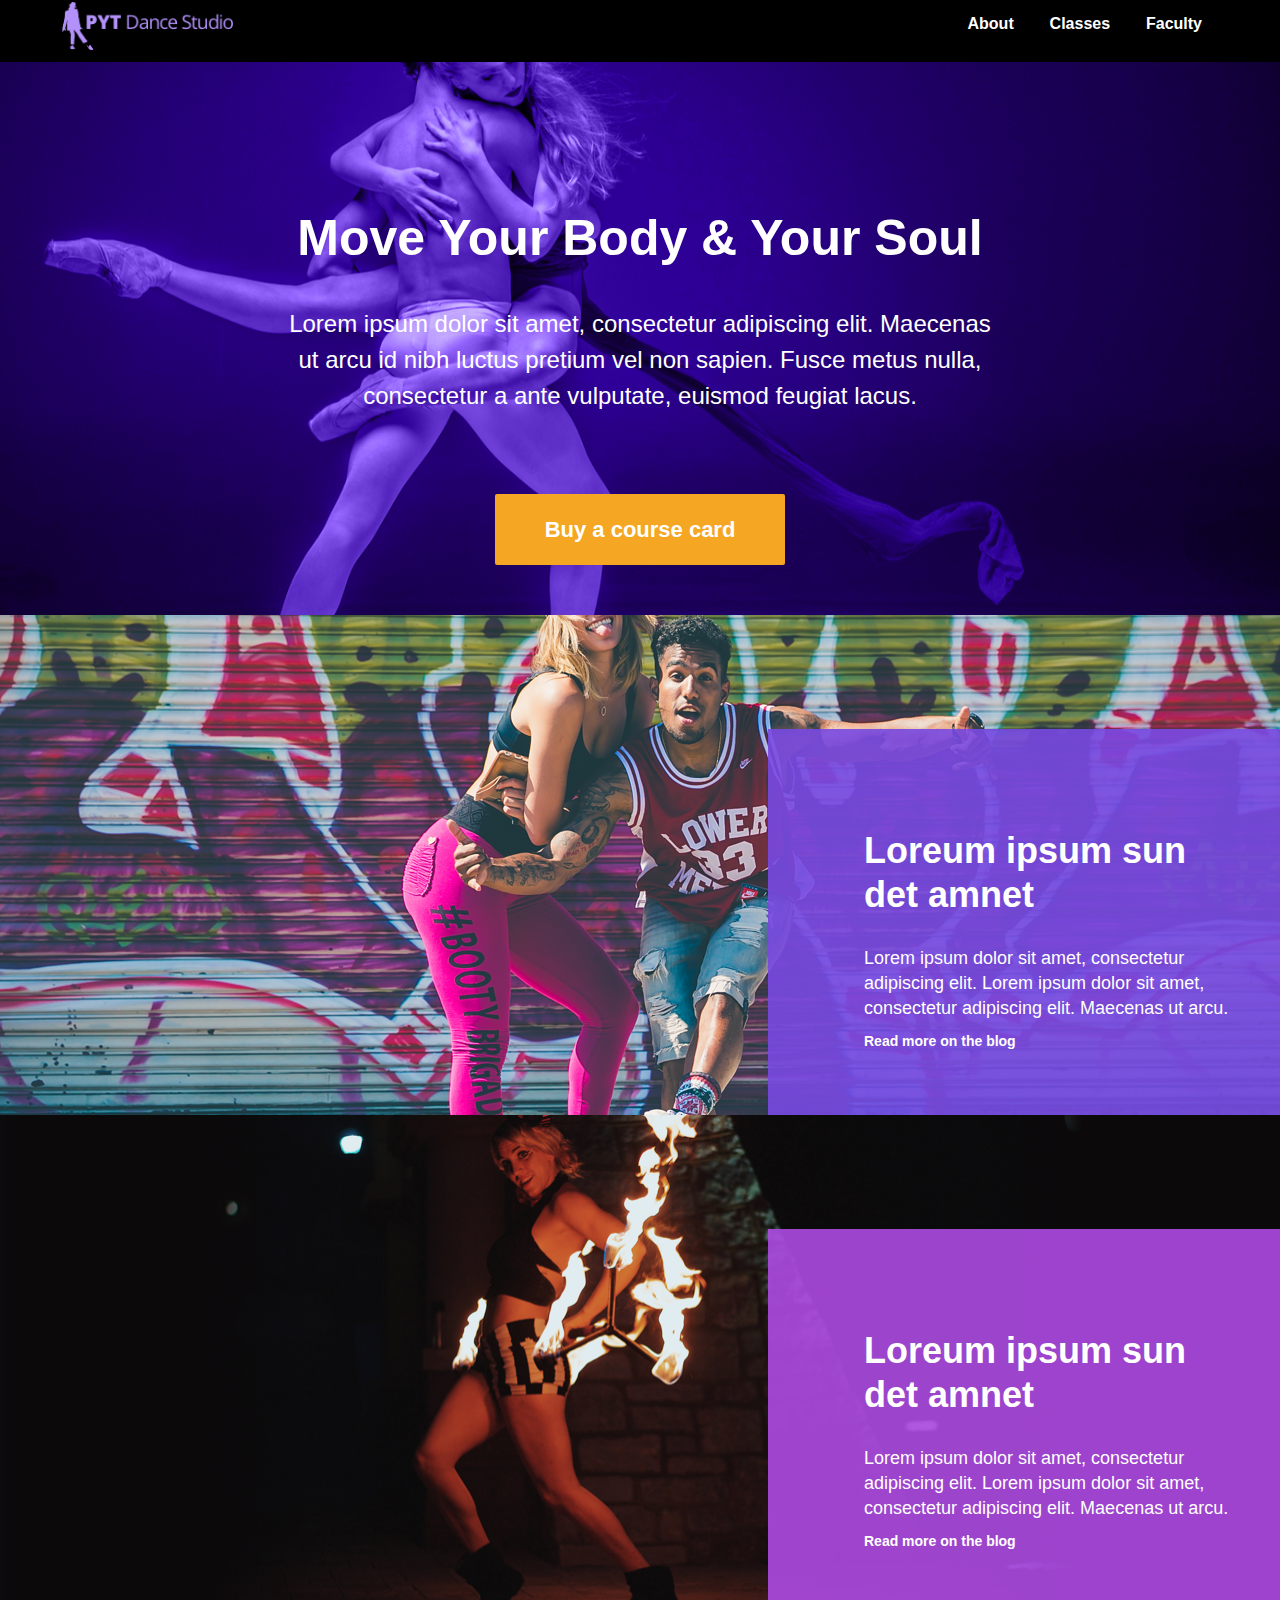
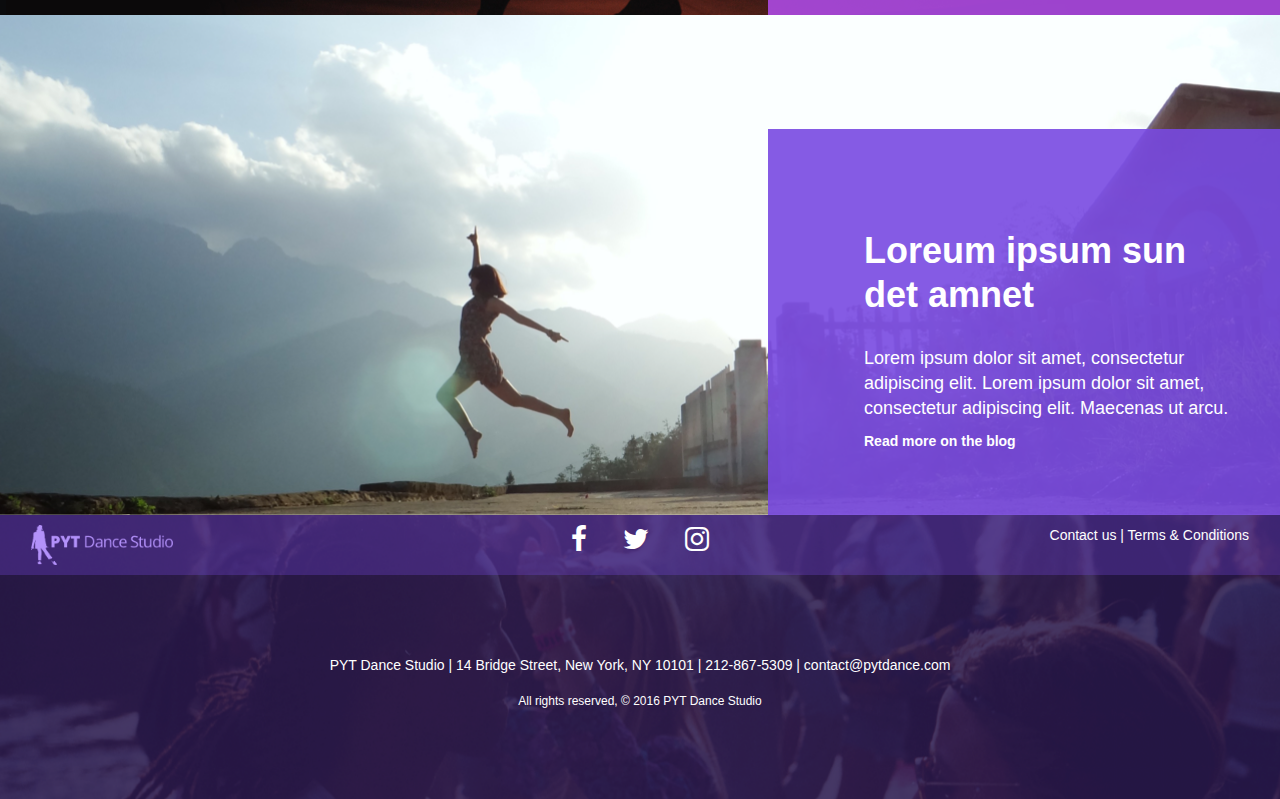
==== commit 2b23a471: "testing on mobile with changes" ====
--- a/index.html
+++ b/index.html
@@ -12,7 +12,7 @@
        <div class="dance-navtop">
          <div class="dance-logo">
            <a href="index.html">
-             <img src="./resources/pyt_dance_studio_resources/logo-color.png">
+             <img alt="image of PYT-Dance Logo" src="./resources/pyt_dance_studio_resources/logo-color.png">
            </a>
          </div>
          <nav>
@@ -25,7 +25,7 @@
        </div>
      </header>
      <section>
-       <div class="container-fluid">-
+       <div class="container-fluid">
            <div class="dancers">
              <div>
                <h1> Move your body & your soul</h1>
@@ -35,7 +35,7 @@
              </div>
              <div class="card-button">
                <div class="btn btn-primary">
-                 <a href="#"> Buy a course card </a>
+                 <a href="#" role="button"> Buy a course card </a>
                </div>
              </div>
            </div>
@@ -83,7 +83,7 @@
               <div class-"row">
                 <div class="col-md-4">
                   <div class="bottom-logo hidden-sm hidden-xs">
-                    <img src="./resources/pyt_dance_studio_resources/logo-color.png">
+                    <a href="index.html"><img src="./resources/pyt_dance_studio_resources/logo-color.png" alt="image of PTY Dance logo"></a>
                   </div>
                 </div>
               </div>
--- a/resources/style.css
+++ b/resources/style.css
@@ -97,7 +97,6 @@
 
 .navigation li a{
   font-family: 'Open Sans', sans-serif;
-  font-size: 1rem;
   font-weight: bold;
   color: rgb(255,255,255);
 }
@@ -117,6 +116,7 @@
 .navigation li{
   display: inline;
   padding: 1rem;
+  font-size: 1rem;
 }
 
 
@@ -132,7 +132,6 @@
   background-repeat: no-repeat;
   text-align: center;
   color: rgb(255,255,255);
-  margin-top: -20px;
 }
 
 
@@ -176,7 +175,12 @@
 .dancers .btn a{
   color: rgb(255,255,255);
   text-decoration: none;
-}
+  }
+
+.btn:hover{
+  box-shadow: 10px 10px 10px #000;
+}
+
 
 /**********************************************************************************************************/
 
@@ -218,7 +222,6 @@
 
 .pink{
   background-color: rgba(173, 74, 226, 0.9);
-  /*max-height: 25rem;*/
 }
 
 .fire .row{
@@ -358,6 +361,10 @@
   .dancers p{
     max-width: 31.25rem;
   }
+
+  .navigation{
+    padding-right: 2.5rem;
+  }
 }
 
   @media only screen and (max-width: 613px) {
@@ -377,9 +384,9 @@
         max-height: 2.5rem;
       }
 
-      .navigation li{
-        padding: .5rem;
-      }
+      /*.navigation li{
+        padding: .3rem;
+      }*/
 
       .box{
         top: 17rem;
@@ -588,6 +595,22 @@
   .popping-schedule h5{
     font-size: 1.125rem;
   }
+
+  .classes-content h1{
+    font-size: 1.25rem;
+  }
+
+  .classes-content p{
+    font-size: 1rem;
+  }
+
+  .sat{
+    padding-top: 0;
+  }
+
+  .classes-content{
+    padding: 2rem 1rem;
+  }
 }
 
 @media only screen and (max-width: 736px) {
@@ -633,6 +656,13 @@
   border-bottom: 8px solid #8954ff;
 }
 
+.place-left{
+  display: flex;
+  justify-content: center;
+  align-items: center;
+  text-align: center;
+}
+
 .about-content .row{
   margin-right: 15px;
 }
@@ -650,6 +680,8 @@
 
 .about-content p{
   text-align: center;
+  font-size: 1.5rem;
+  padding: 0 5rem;
   line-height: 1.7;
   color: #666666;
   max-width: 50%;
@@ -722,6 +754,42 @@
   padding: 0;
 }
 
+.about-content h1{
+  max-width: 10 0%;
+}
+
+.about-content p{
+  max-width: 100%;
+}
+
+.about-content h1{
+  font-size: 1.125rem;
+}
+
+.about-content p{
+  text-align: center;
+  font-size: 1rem;
+  line-height: 1.6;
+}
+.place-left{
+  top: 5rem;
+}
+
+.dance-style h3{
+  font-size: 1.75rem;
+}
+
+  .dance-style p{
+    font-size: 1rem;
+    line-height: 1.6;
+  }
+
+  .dance-style img{
+    padding-top: 1.875rem;
+    max-height: 6.25rem;
+  }
+
+}
 
 @media only screen and (max-width: 767px) {
 
@@ -739,6 +807,8 @@
   .center-img{
     padding: 0;
   }
+
+
 }
 
 
@@ -749,3 +819,4 @@
     padding: 0.5rem;
     max-width: 100%;
   }
+}
